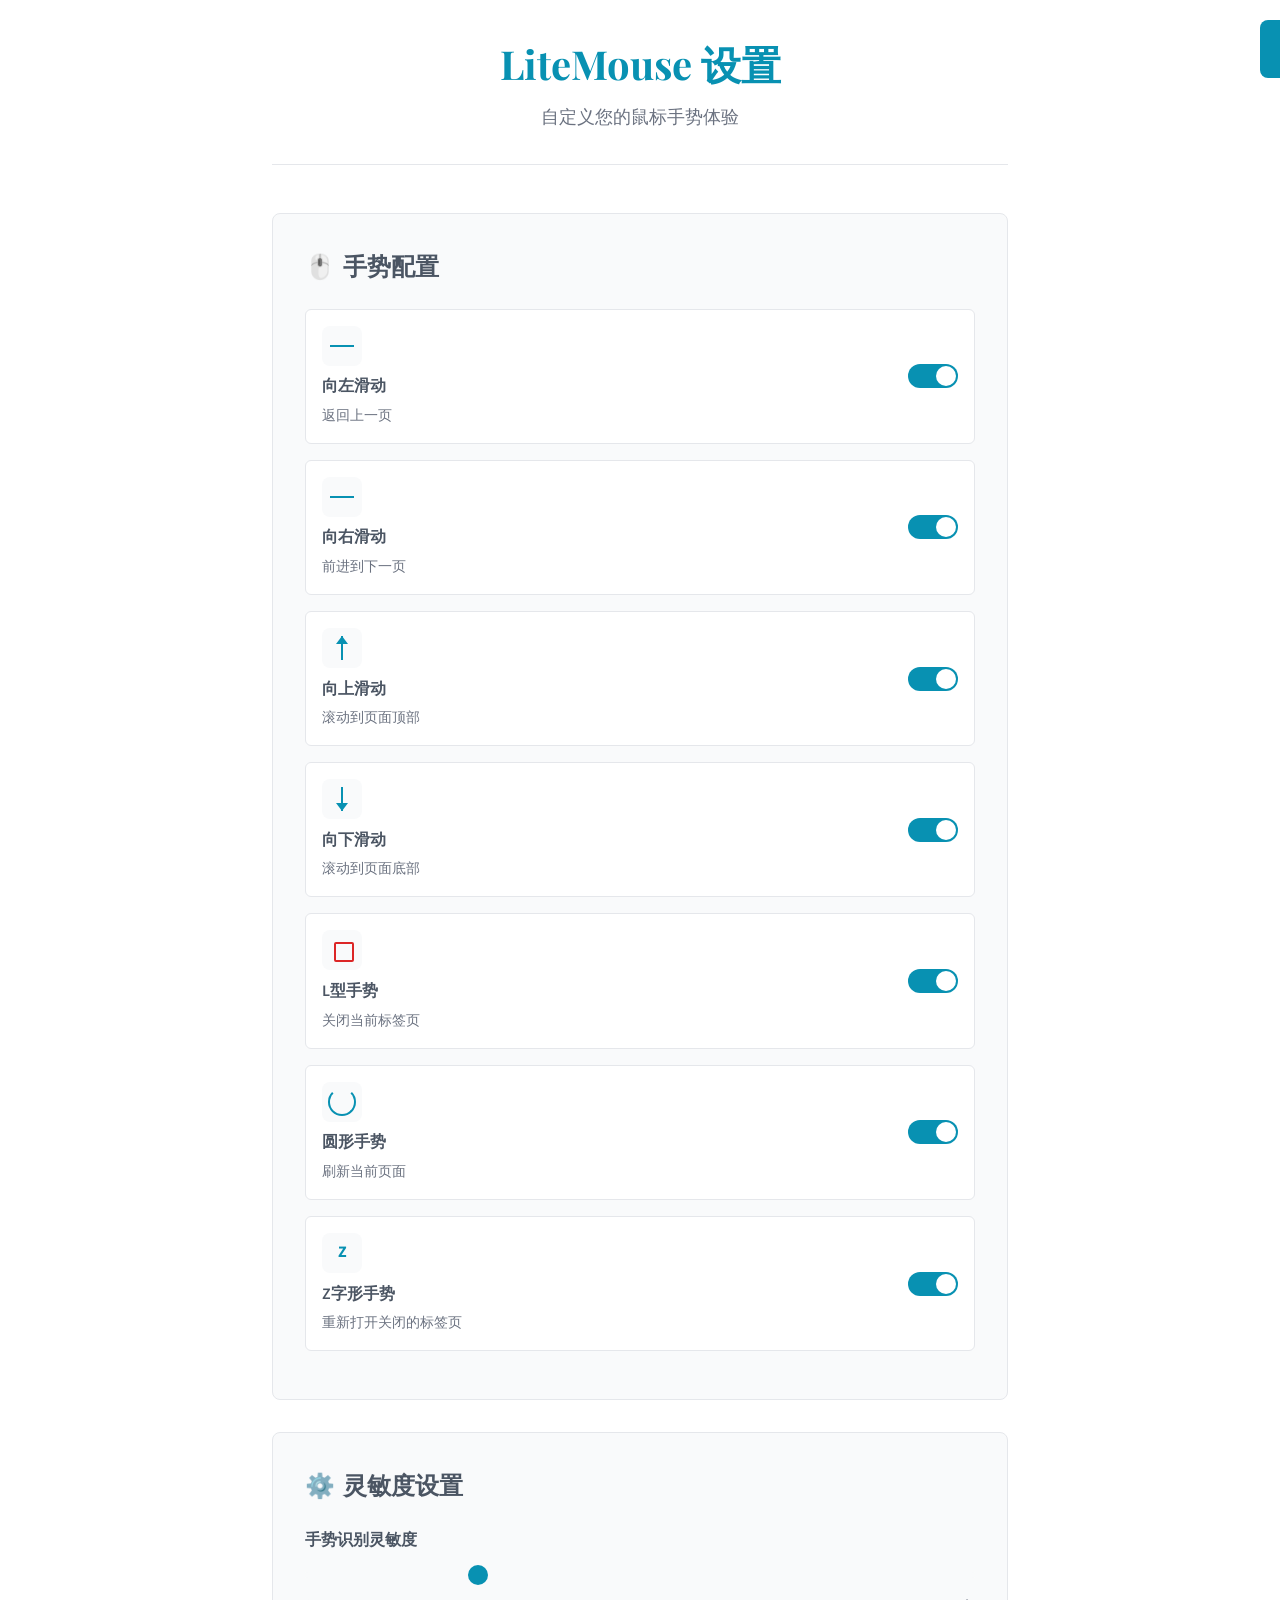
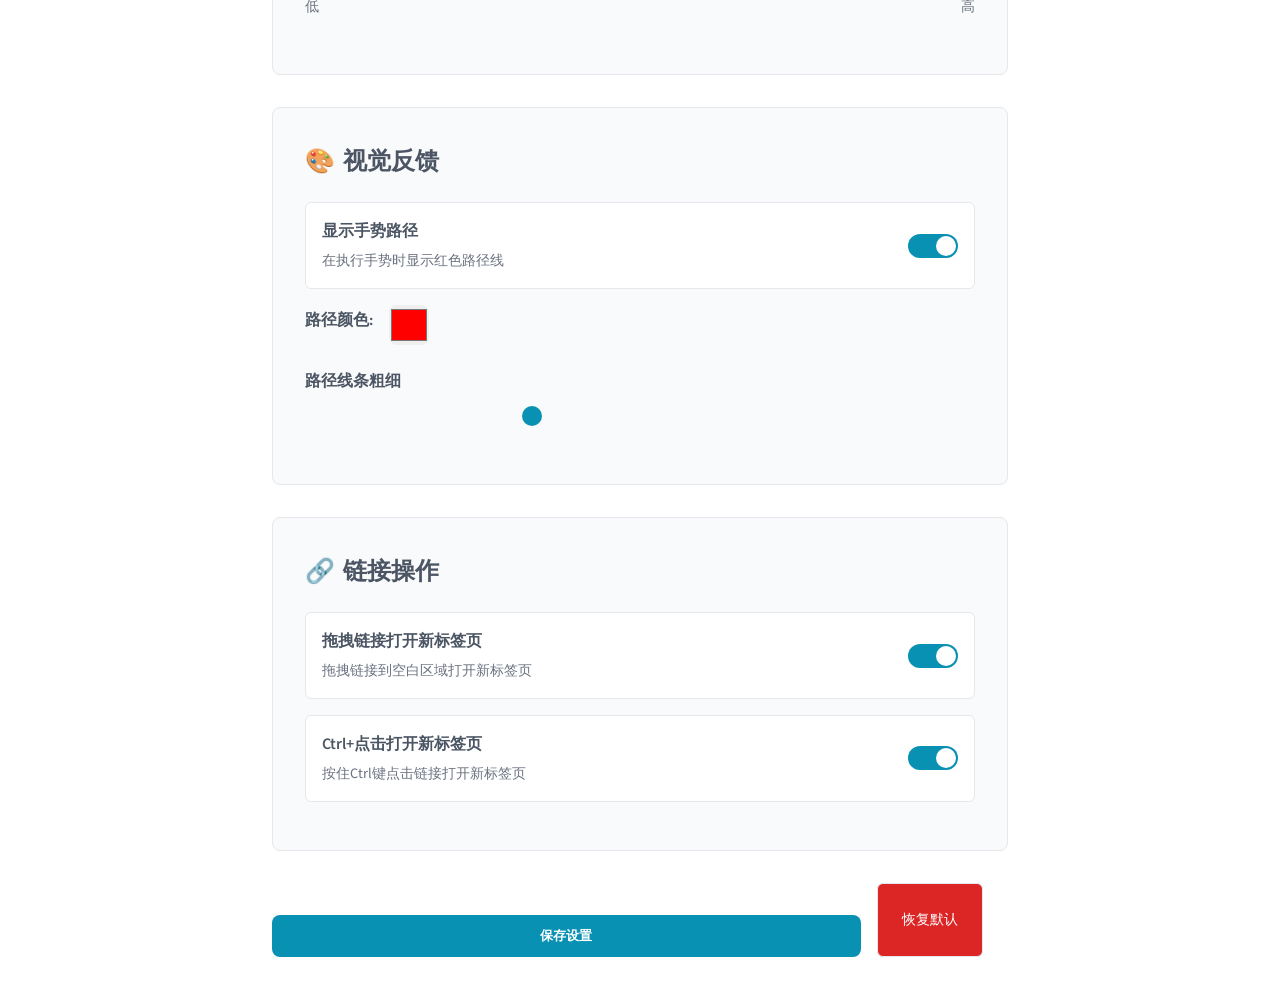
==== options.html @ 426999c7 "new" ====
<!DOCTYPE html>
<html lang="zh-CN">
  <head>
    <meta charset="UTF-8" />
    <meta name="viewport" content="width=device-width, initial-scale=1.0" />
    <title>LiteMouse 设置</title>
    <link rel="stylesheet" href="options.css" />
    <link
      href="https://fonts.googleapis.com/css2?family=Playfair+Display:wght@600;700&family=Source+Sans+Pro:wght@400;600&display=swap"
      rel="stylesheet"
    />
  </head>
  <body>
    <div class="container">
      <header class="header">
        <h1>LiteMouse 设置</h1>
        <p>自定义您的鼠标手势体验</p>
      </header>

      <section class="section">
        <h2 class="section-title">
          <span>🖱️</span>
          手势配置
        </h2>

        <div class="gesture-item">
          <div class="gesture-info">
            <div class="gesture-preview back"></div>
            <div>
              <div class="gesture-name">向左滑动</div>
              <div class="gesture-description">返回上一页</div>
            </div>
          </div>
          <div class="gesture-controls">
            <div class="toggle-switch active" data-gesture="goBack"></div>
          </div>
        </div>

        <div class="gesture-item">
          <div class="gesture-info">
            <div class="gesture-preview forward"></div>
            <div>
              <div class="gesture-name">向右滑动</div>
              <div class="gesture-description">前进到下一页</div>
            </div>
          </div>
          <div class="gesture-controls">
            <div class="toggle-switch active" data-gesture="goForward"></div>
          </div>
        </div>

        <!-- Added new gesture types -->
        <div class="gesture-item">
          <div class="gesture-info">
            <div class="gesture-preview up"></div>
            <div>
              <div class="gesture-name">向上滑动</div>
              <div class="gesture-description">滚动到页面顶部</div>
            </div>
          </div>
          <div class="gesture-controls">
            <div class="toggle-switch active" data-gesture="scrollToTop"></div>
          </div>
        </div>

        <div class="gesture-item">
          <div class="gesture-info">
            <div class="gesture-preview down"></div>
            <div>
              <div class="gesture-name">向下滑动</div>
              <div class="gesture-description">滚动到页面底部</div>
            </div>
          </div>
          <div class="gesture-controls">
            <div
              class="toggle-switch active"
              data-gesture="scrollToBottom"
            ></div>
          </div>
        </div>

        <div class="gesture-item">
          <div class="gesture-info">
            <div class="gesture-preview close"></div>
            <div>
              <div class="gesture-name">L型手势</div>
              <div class="gesture-description">关闭当前标签页</div>
            </div>
          </div>
          <div class="gesture-controls">
            <div class="toggle-switch active" data-gesture="closeTab"></div>
          </div>
        </div>

        <div class="gesture-item">
          <div class="gesture-info">
            <div class="gesture-preview circular"></div>
            <div>
              <div class="gesture-name">圆形手势</div>
              <div class="gesture-description">刷新当前页面</div>
            </div>
          </div>
          <div class="gesture-controls">
            <div class="toggle-switch active" data-gesture="refreshPage"></div>
          </div>
        </div>

        <div class="gesture-item">
          <div class="gesture-info">
            <div class="gesture-preview z-shape"></div>
            <div>
              <div class="gesture-name">Z字形手势</div>
              <div class="gesture-description">重新打开关闭的标签页</div>
            </div>
          </div>
          <div class="gesture-controls">
            <div
              class="toggle-switch active"
              data-gesture="reopenClosedTab"
            ></div>
          </div>
        </div>
      </section>

      <section class="section">
        <h2 class="section-title">
          <span>⚙️</span>
          灵敏度设置
        </h2>

        <div class="slider-container">
          <label class="slider-label">手势识别灵敏度</label>
          <input
            type="range"
            class="slider"
            id="sensitivity"
            min="10"
            max="50"
            value="20"
          />
          <div
            style="
              display: flex;
              justify-content: space-between;
              font-size: 0.9rem;
              color: var(--muted-foreground);
              margin-top: 0.5rem;
            "
          >
            <span>低</span>
            <span>高</span>
          </div>
        </div>
      </section>

      <section class="section">
        <h2 class="section-title">
          <span>🎨</span>
          视觉反馈
        </h2>

        <div class="gesture-item">
          <div class="gesture-info">
            <div class="gesture-name">显示手势路径</div>
            <div class="gesture-description">在执行手势时显示红色路径线</div>
          </div>
          <div class="gesture-controls">
            <div class="toggle-switch active" data-setting="showPath"></div>
          </div>
        </div>

        <div class="color-picker-container">
          <label for="pathColor" class="slider-label">路径颜色:</label>
          <input
            type="color"
            id="pathColor"
            class="color-picker"
            value="#ff0000"
          />
        </div>

        <div class="slider-container">
          <label class="slider-label">路径线条粗细</label>
          <input
            type="range"
            class="slider"
            id="lineWidth"
            min="2"
            max="8"
            value="4"
          />
        </div>
      </section>

      <section class="section">
        <h2 class="section-title">
          <span>🔗</span>
          链接操作
        </h2>

        <div class="gesture-item">
          <div class="gesture-info">
            <div class="gesture-name">拖拽链接打开新标签页</div>
            <div class="gesture-description">
              拖拽链接到空白区域打开新标签页
            </div>
          </div>
          <div class="gesture-controls">
            <div class="toggle-switch active" data-setting="dragLinks"></div>
          </div>
        </div>

        <div class="gesture-item">
          <div class="gesture-info">
            <div class="gesture-name">Ctrl+点击打开新标签页</div>
            <div class="gesture-description">
              按住Ctrl键点击链接打开新标签页
            </div>
          </div>
          <div class="gesture-controls">
            <div class="toggle-switch active" data-setting="ctrlClick"></div>
          </div>
        </div>
      </section>

      <div style="display: flex; gap: 1rem">
        <button class="save-button" id="saveSettings">保存设置</button>
        <button class="reset-button" id="resetSettings">恢复默认</button>
      </div>
    </div>

    <div class="status-message" id="statusMessage">设置已保存</div>

    <script src="options.js"></script>
  </body>
</html>
---- options.css ----
/* Chrome Extension Settings Page Styles */
:root {
  --background: #ffffff;
  --foreground: #4b5563;
  --card: #f9fafb;
  --card-foreground: #4b5563;
  --popover: #ffffff;
  --popover-foreground: #4b5563;
  --primary: #0891b2;
  --primary-foreground: #ffffff;
  --secondary: #ec4899;
  --secondary-foreground: #ffffff;
  --muted: #f9fafb;
  --muted-foreground: #6b7280;
  --accent: #ec4899;
  --accent-foreground: #ffffff;
  --destructive: #dc2626;
  --destructive-foreground: #ffffff;
  --border: #e5e7eb;
  --input: #ffffff;
  --ring: rgba(8, 145, 178, 0.5);
  --radius: 0.5rem;
}

* {
  margin: 0;
  padding: 0;
  box-sizing: border-box;
}

body {
  font-family: "Source Sans Pro", -apple-system, BlinkMacSystemFont, "Segoe UI",
    Roboto, sans-serif;
  background-color: var(--background);
  color: var(--foreground);
  line-height: 1.6;
  min-height: 100vh;
}

.container {
  max-width: 800px;
  margin: 0 auto;
  padding: 2rem;
}

.header {
  text-align: center;
  margin-bottom: 3rem;
  padding-bottom: 2rem;
  border-bottom: 1px solid var(--border);
}

.header h1 {
  font-family: "Playfair Display", serif;
  font-size: 2.5rem;
  font-weight: 700;
  color: var(--primary);
  margin-bottom: 0.5rem;
}

.header p {
  font-size: 1.1rem;
  color: var(--muted-foreground);
}

.section {
  background: var(--card);
  border: 1px solid var(--border);
  border-radius: var(--radius);
  padding: 2rem;
  margin-bottom: 2rem;
}

.section-title {
  font-family: "Playfair Display", serif;
  font-size: 1.5rem;
  font-weight: 600;
  color: var(--foreground);
  margin-bottom: 1.5rem;
  display: flex;
  align-items: center;
  gap: 0.5rem;
}

.gesture-item {
  display: flex;
  align-items: center;
  justify-content: space-between;
  padding: 1rem;
  border: 1px solid var(--border);
  border-radius: calc(var(--radius) - 2px);
  margin-bottom: 1rem;
  background: var(--background);
}

.gesture-info {
  flex: 1;
}

.gesture-name {
  font-weight: 600;
  color: var(--foreground);
  margin-bottom: 0.25rem;
}

.gesture-description {
  font-size: 0.9rem;
  color: var(--muted-foreground);
}

.gesture-controls {
  display: flex;
  align-items: center;
  gap: 1rem;
}

.toggle-switch {
  position: relative;
  width: 50px;
  height: 24px;
  background: var(--muted);
  border-radius: 12px;
  cursor: pointer;
  transition: background-color 0.3s;
}

.toggle-switch.active {
  background: var(--primary);
}

.toggle-switch::after {
  content: "";
  position: absolute;
  top: 2px;
  left: 2px;
  width: 20px;
  height: 20px;
  background: white;
  border-radius: 50%;
  transition: transform 0.3s;
}

.toggle-switch.active::after {
  transform: translateX(26px);
}

.slider-container {
  margin: 1.5rem 0;
}

.slider-label {
  display: block;
  font-weight: 600;
  margin-bottom: 0.5rem;
  color: var(--foreground);
}

.slider {
  width: 100%;
  height: 6px;
  border-radius: 3px;
  background: var(--muted);
  outline: none;
  -webkit-appearance: none;
}

.slider::-webkit-slider-thumb {
  -webkit-appearance: none;
  appearance: none;
  width: 20px;
  height: 20px;
  border-radius: 50%;
  background: var(--primary);
  cursor: pointer;
}

.slider::-moz-range-thumb {
  width: 20px;
  height: 20px;
  border-radius: 50%;
  background: var(--primary);
  cursor: pointer;
  border: none;
}

.color-picker-container {
  display: flex;
  align-items: center;
  gap: 1rem;
  margin: 1rem 0;
}

.color-picker {
  width: 40px;
  height: 40px;
  border: none;
  border-radius: var(--radius);
  cursor: pointer;
}

.save-button {
  background: var(--primary);
  color: var(--primary-foreground);
  border: none;
  padding: 0.75rem 2rem;
  border-radius: var(--radius);
  font-weight: 600;
  cursor: pointer;
  transition: all 0.3s;
  margin-top: 2rem;
  width: 80%;
}

.save-button:hover {
  background: #0e7490;
  transform: translateY(-1px);
}

.reset-button {
  background: var(--destructive);
  color: var(--destructive-foreground);
  border: 1px solid var(--border);
  padding: 0.5rem 1.5rem;
  margin-right: 0;
  border-radius: calc(var(--radius) - 2px);
  font-size: 0.9rem;
  cursor: pointer;
  transition: all 0.3s;
}

.reset-button:hover {
  background: var(--secondary);
}

.status-message {
  position: fixed;
  top: 20px;
  right: 20px;
  padding: 1rem 1.5rem;
  border-radius: var(--radius);
  background: var(--primary);
  color: var(--primary-foreground);
  font-weight: 600;
  transform: translateX(100%);
  transition: transform 0.3s;
  z-index: 1000;
}

.status-message.show {
  transform: translateX(0);
}

.gesture-preview {
  display: inline-block;
  width: 40px;
  height: 40px;
  background: var(--muted);
  border-radius: var(--radius);
  margin-right: 1rem;
  position: relative;
  overflow: hidden;
}

.gesture-preview::after {
  content: "";
  position: absolute;
  top: 50%;
  left: 20%;
  width: 60%;
  height: 2px;
  background: var(--primary);
  transform: translateY(-50%);
}

.gesture-preview.back::after {
  transform: translateY(-50%) rotate(180deg);
}

.gesture-preview.forward::after {
  transform: translateY(-50%);
}

.gesture-preview.close::after {
  width: 40%;
  height: 40%;
  background: none;
  border: 2px solid var(--destructive);
  border-radius: 2px;
  top: 30%;
  left: 30%;
  transform: none;
}

.gesture-preview.up::after {
  width: 2px;
  height: 60%;
  background: var(--primary);
  top: 20%;
  left: 50%;
  transform: translateX(-50%);
}

.gesture-preview.up::before {
  content: "";
  position: absolute;
  top: 20%;
  left: 50%;
  width: 0;
  height: 0;
  border-left: 6px solid transparent;
  border-right: 6px solid transparent;
  border-bottom: 8px solid var(--primary);
  transform: translateX(-50%);
}

.gesture-preview.down::after {
  width: 2px;
  height: 60%;
  background: var(--primary);
  top: 20%;
  left: 50%;
  transform: translateX(-50%);
}

.gesture-preview.down::before {
  content: "";
  position: absolute;
  bottom: 20%;
  left: 50%;
  width: 0;
  height: 0;
  border-left: 6px solid transparent;
  border-right: 6px solid transparent;
  border-top: 8px solid var(--primary);
  transform: translateX(-50%);
}

.gesture-preview.circular::after {
  width: 24px;
  height: 24px;
  background: none;
  border: 2px solid var(--primary);
  border-radius: 50%;
  top: 50%;
  left: 50%;
  transform: translate(-50%, -50%);
  border-top-color: transparent;
}

.gesture-preview.z-shape::after {
  content: "Z";
  position: absolute;
  top: 50%;
  left: 50%;
  transform: translate(-50%, -50%);
  font-weight: bold;
  color: var(--primary);
  font-size: 16px;
  background: none;
  width: auto;
  height: auto;
}
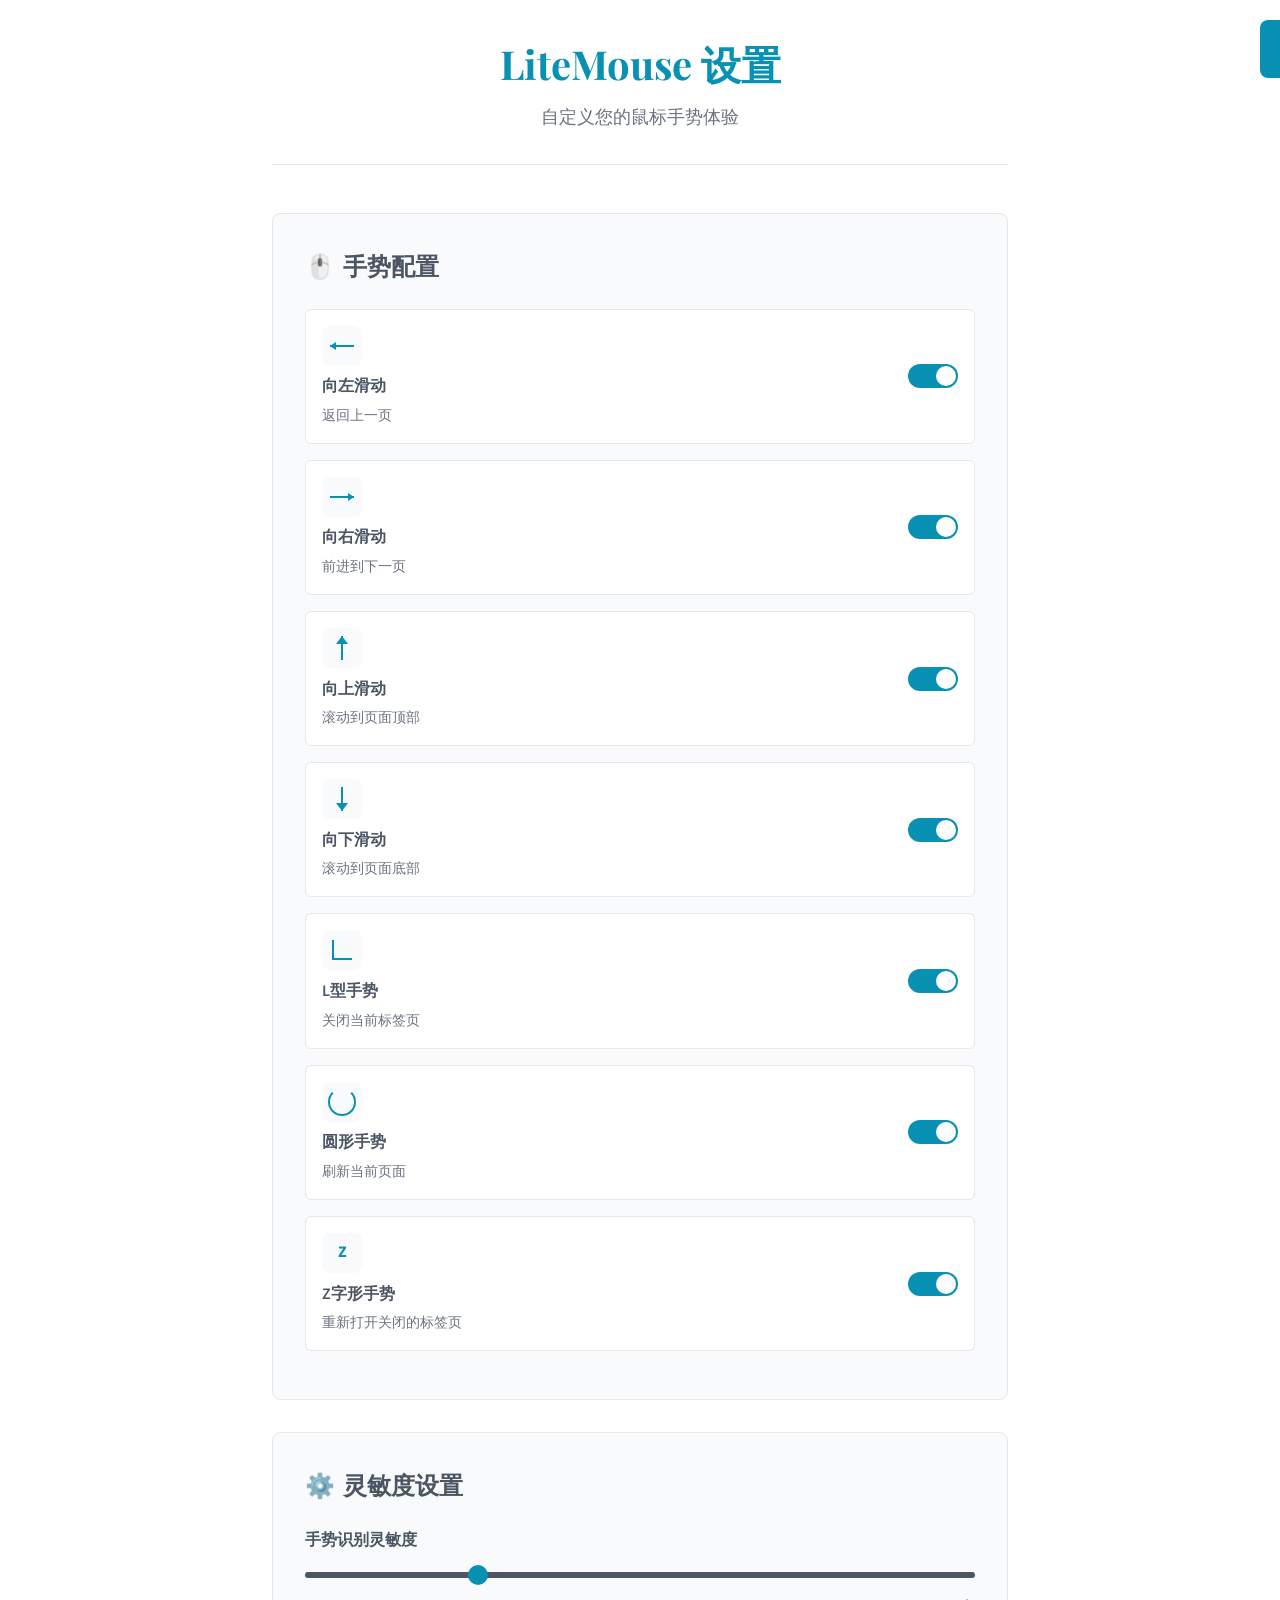
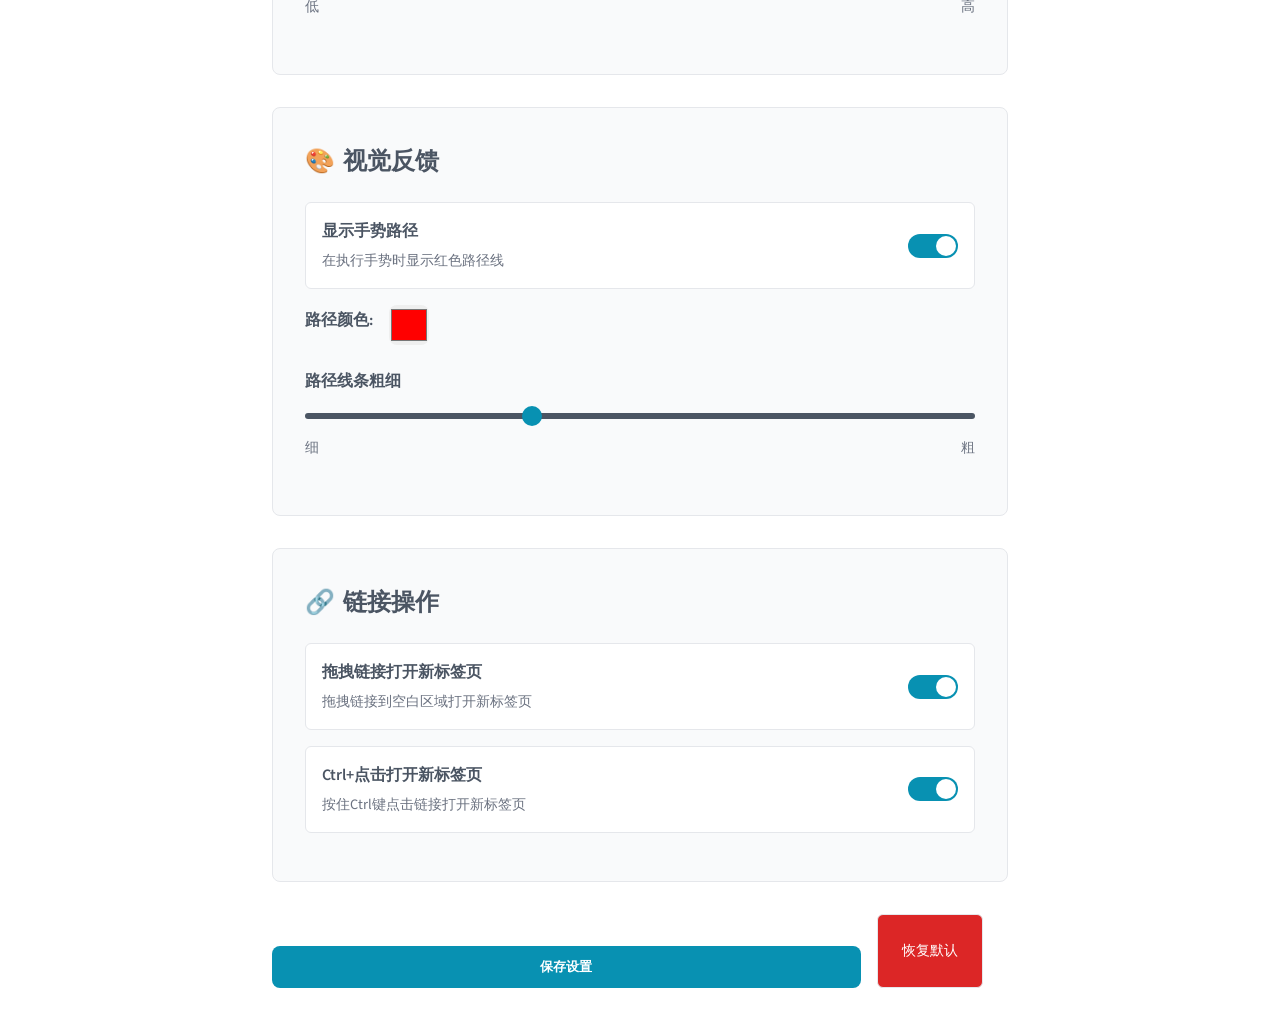
==== commit ac95af74: "update" ====
--- a/options.html
+++ b/options.html
@@ -189,6 +189,18 @@
             max="8"
             value="4"
           />
+          <div
+            style="
+              display: flex;
+              justify-content: space-between;
+              font-size: 0.9rem;
+              color: var(--muted-foreground);
+              margin-top: 0.5rem;
+            "
+          >
+            <span>细</span>
+            <span>粗</span>
+          </div>
         </div>
       </section>
 
--- a/options.css
+++ b/options.css
@@ -159,9 +159,9 @@
   width: 100%;
   height: 6px;
   border-radius: 3px;
-  background: var(--muted);
+  background: var(--popover-foreground);
   outline: none;
-  -webkit-appearance: none;
+  appearance: none;
 }
 
 .slider::-webkit-slider-thumb {
@@ -272,23 +272,57 @@
   transform: translateY(-50%);
 }
 
+.gesture-preview.back::before {
+  content: "";
+  position: absolute;
+  top: 50%;
+  left: 20%;
+  width: 0;
+  height: 0;
+  border-top: 4px solid transparent;
+  border-bottom: 4px solid transparent;
+  border-right: 6px solid var(--primary);
+  transform: translateY(-50%);
+}
+
 .gesture-preview.back::after {
   transform: translateY(-50%) rotate(180deg);
 }
 
+.gesture-preview.forward::before {
+  content: "";
+  position: absolute;
+  top: 50%;
+  right: 20%;
+  width: 0;
+  height: 0;
+  border-top: 4px solid transparent;
+  border-bottom: 4px solid transparent;
+  border-left: 6px solid var(--primary);
+  transform: translateY(-50%);
+}
+
 .gesture-preview.forward::after {
   transform: translateY(-50%);
 }
 
 .gesture-preview.close::after {
-  width: 40%;
-  height: 40%;
-  background: none;
-  border: 2px solid var(--destructive);
-  border-radius: 2px;
-  top: 30%;
-  left: 30%;
+  width: 2px;
+  height: 50%;
+  background: var(--primary);
+  top: 25%;
+  left: 25%;
   transform: none;
+}
+
+.gesture-preview.close::before {
+  content: "";
+  position: absolute;
+  bottom: 25%;
+  left: 25%;
+  width: 50%;
+  height: 2px;
+  background: var(--primary);
 }
 
 .gesture-preview.up::after {
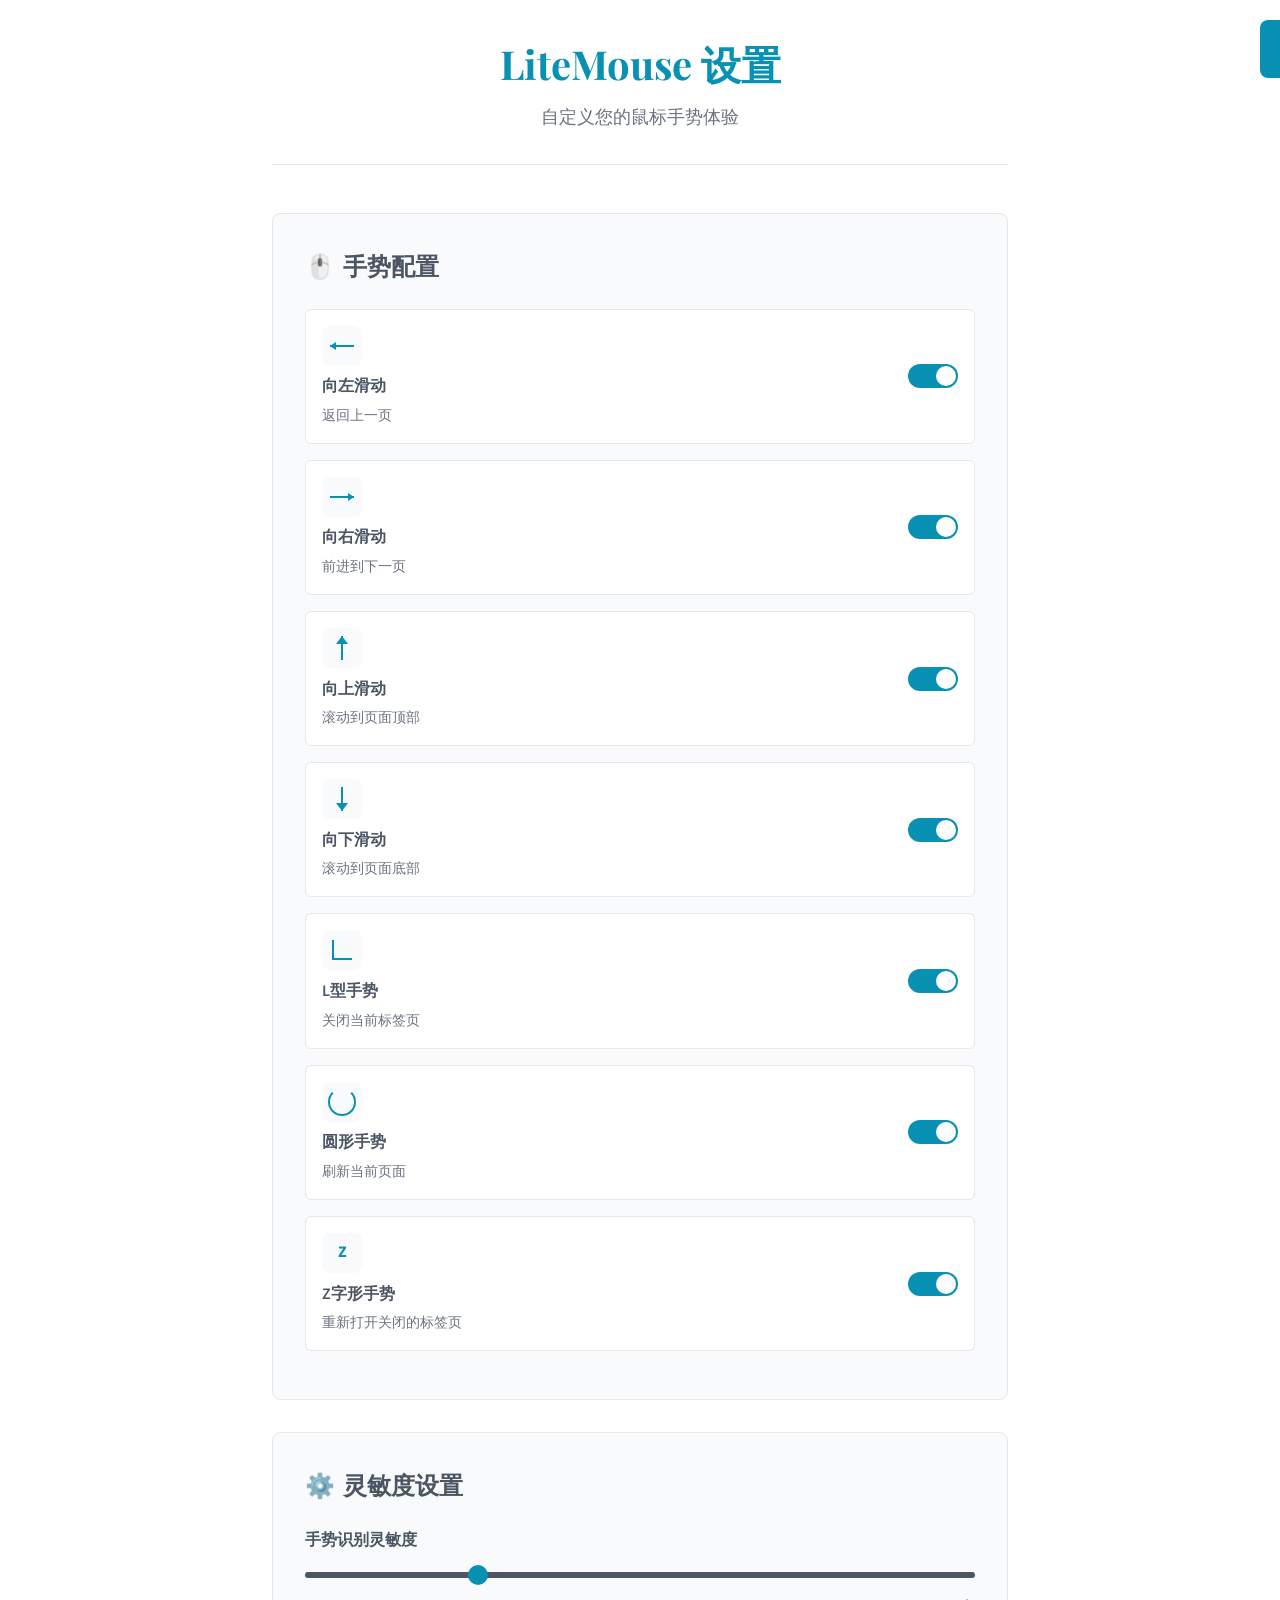
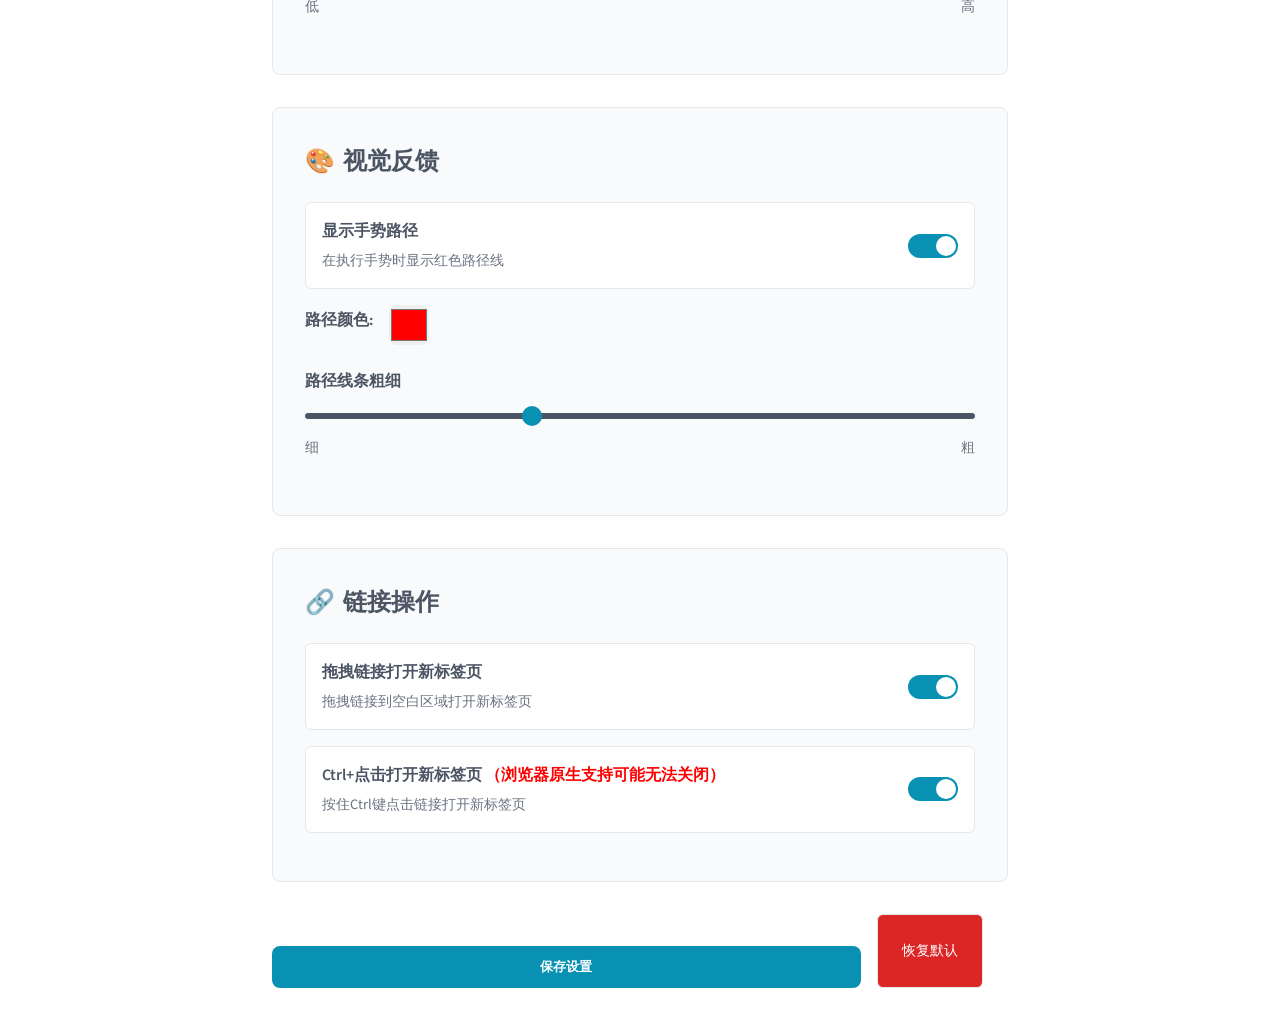
==== commit 24b84c2d: "fix" ====
--- a/options.html
+++ b/options.html
@@ -224,7 +224,7 @@
 
         <div class="gesture-item">
           <div class="gesture-info">
-            <div class="gesture-name">Ctrl+点击打开新标签页</div>
+            <div class="gesture-name">Ctrl+点击打开新标签页<span style="color:red"> （浏览器原生支持可能无法关闭）</span></div>
             <div class="gesture-description">
               按住Ctrl键点击链接打开新标签页
             </div>
--- a/options.css
+++ b/options.css
@@ -1,4 +1,3 @@
-/* Chrome Extension Settings Page Styles */
 :root {
   --background: #ffffff;
   --foreground: #4b5563;
@@ -10,7 +9,7 @@
   --primary-foreground: #ffffff;
   --secondary: #ec4899;
   --secondary-foreground: #ffffff;
-  --muted: #f9fafb;
+  --muted: #7a8b9b;
   --muted-foreground: #6b7280;
   --accent: #ec4899;
   --accent-foreground: #ffffff;
@@ -254,7 +253,7 @@
   display: inline-block;
   width: 40px;
   height: 40px;
-  background: var(--muted);
+  background: var(--card);
   border-radius: var(--radius);
   margin-right: 1rem;
   position: relative;
